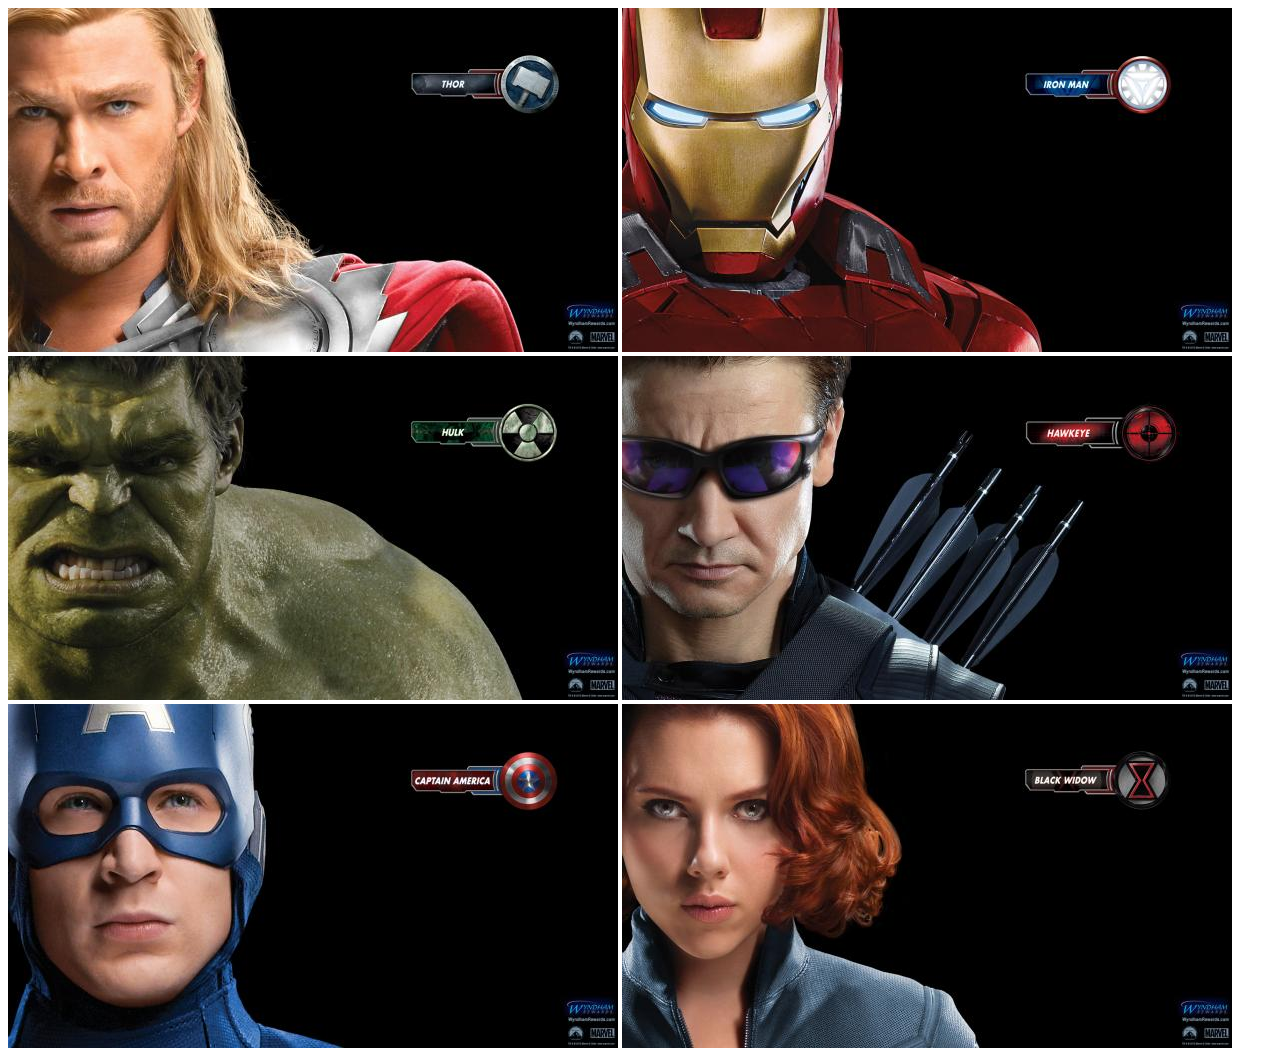
==== index.html @ 8e2afeea "Uploading files from my workspace" ====
<DOCTYPE>
<html>
    <head>
        <link rel="stylesheet" href="style.css">
    </head>
    <body>
<div class="gallery">
    <img src="images/avengers_01.jpg">
    <img src="images/avengers_02.jpg">
    <img src="images/avengers_03.jpg">
    <img src="images/avengers_04.jpg">
    <img src="images/avengers_05.jpg">
    <img src="images/avengers_06.jpg">
</div>
    </body>
</html>
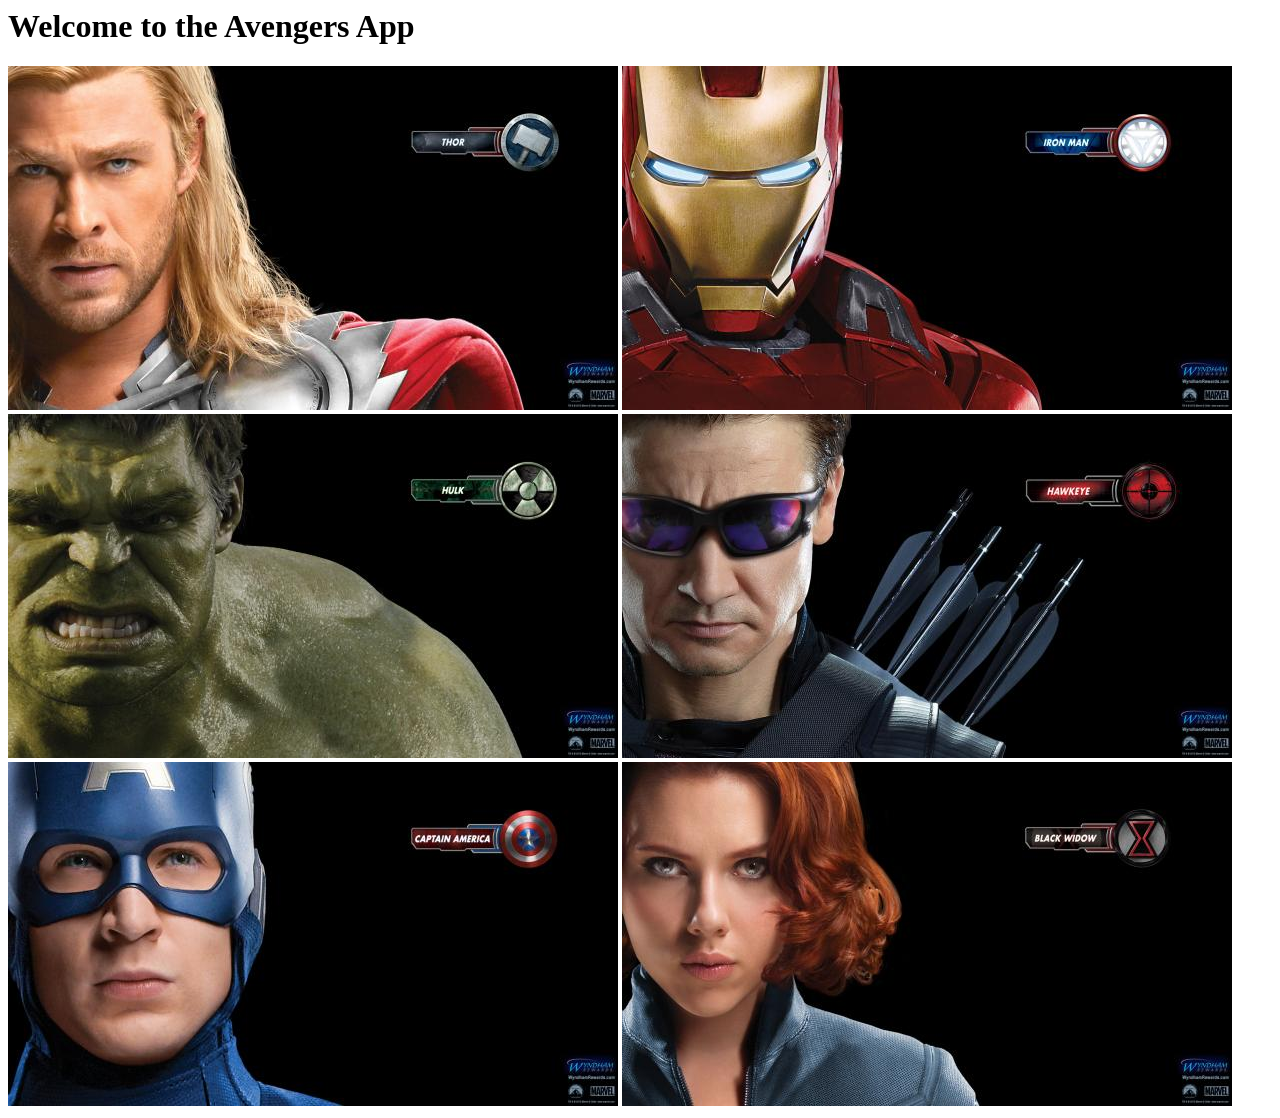
==== commit 3df8cc50: "Update index.html" ====
--- a/index.html
+++ b/index.html
@@ -1,9 +1,10 @@
-<DOCTYPE>
+<!DOCTYPE>
 <html>
     <head>
         <link rel="stylesheet" href="style.css">
     </head>
     <body>
+        <h1>Welcome to the Avengers App</h1>
 <div class="gallery">
     <img src="images/avengers_01.jpg">
     <img src="images/avengers_02.jpg">
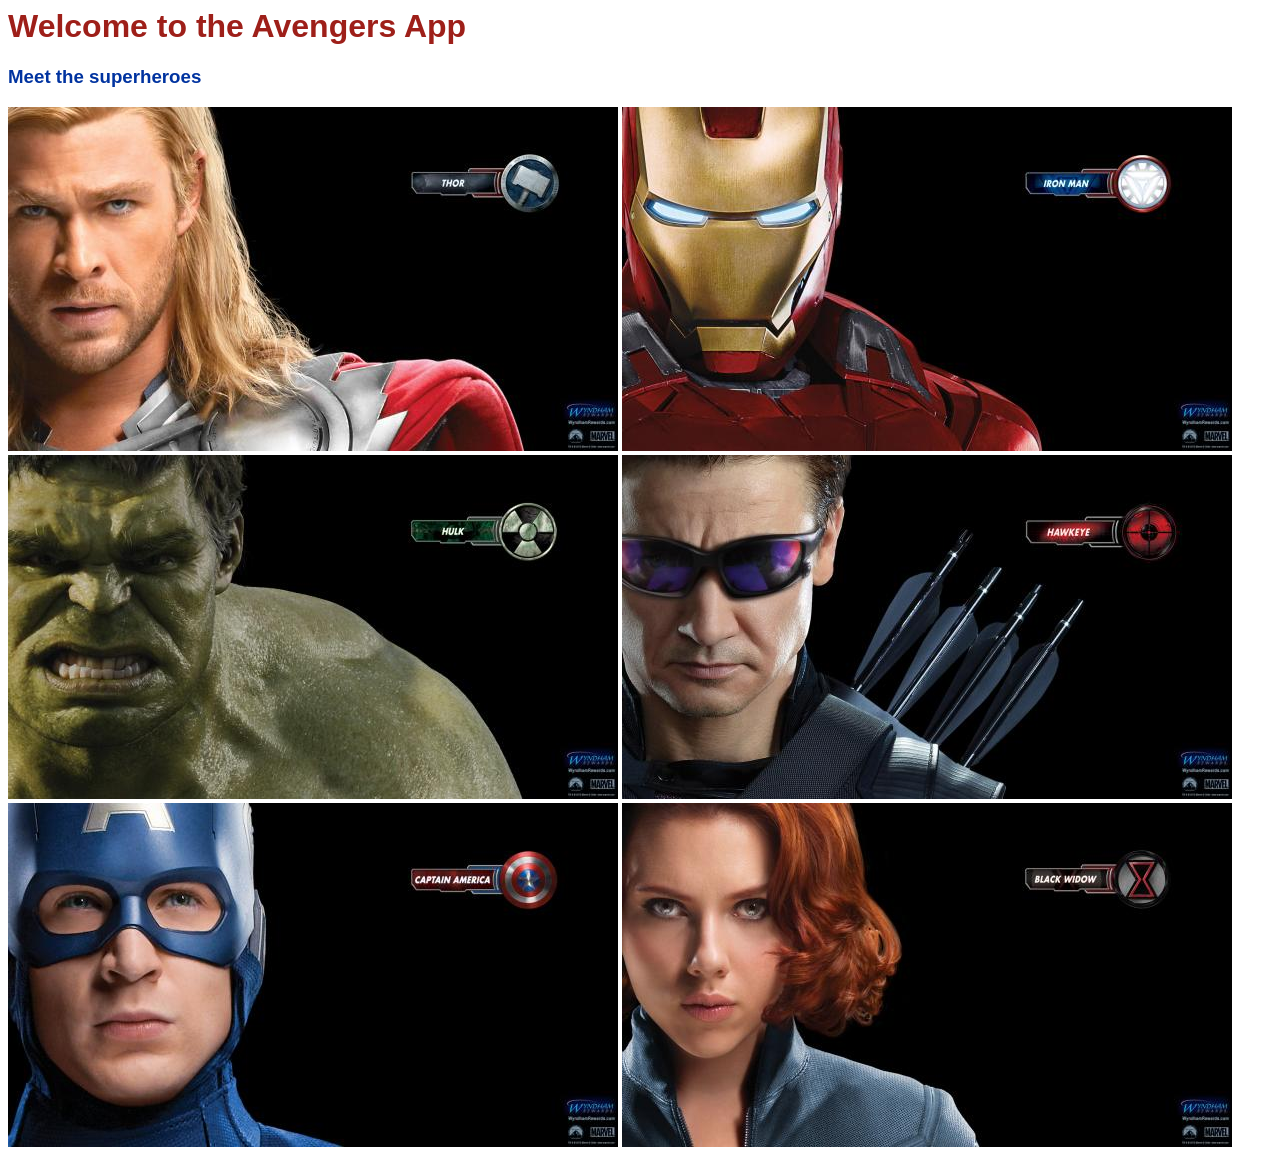
==== commit deff3d21: "Update on index" ====
--- a/index.html
+++ b/index.html
@@ -5,6 +5,7 @@
     </head>
     <body>
         <h1>Welcome to the Avengers App</h1>
+        <h3>Meet the superheroes</h3>
 <div class="gallery">
     <img src="images/avengers_01.jpg">
     <img src="images/avengers_02.jpg">
--- a/style.css
+++ b/style.css
@@ -0,0 +1,9 @@
+h1{
+    color: #9E1F19;
+    font-family: 'Franklin Gothic Medium', 'Arial Narrow', Arial, sans-serif;
+}
+
+h3{
+    color: #0033A0;
+    font-family:'Franklin Gothic Medium', 'Arial Narrow', Arial, sans-serif
+}
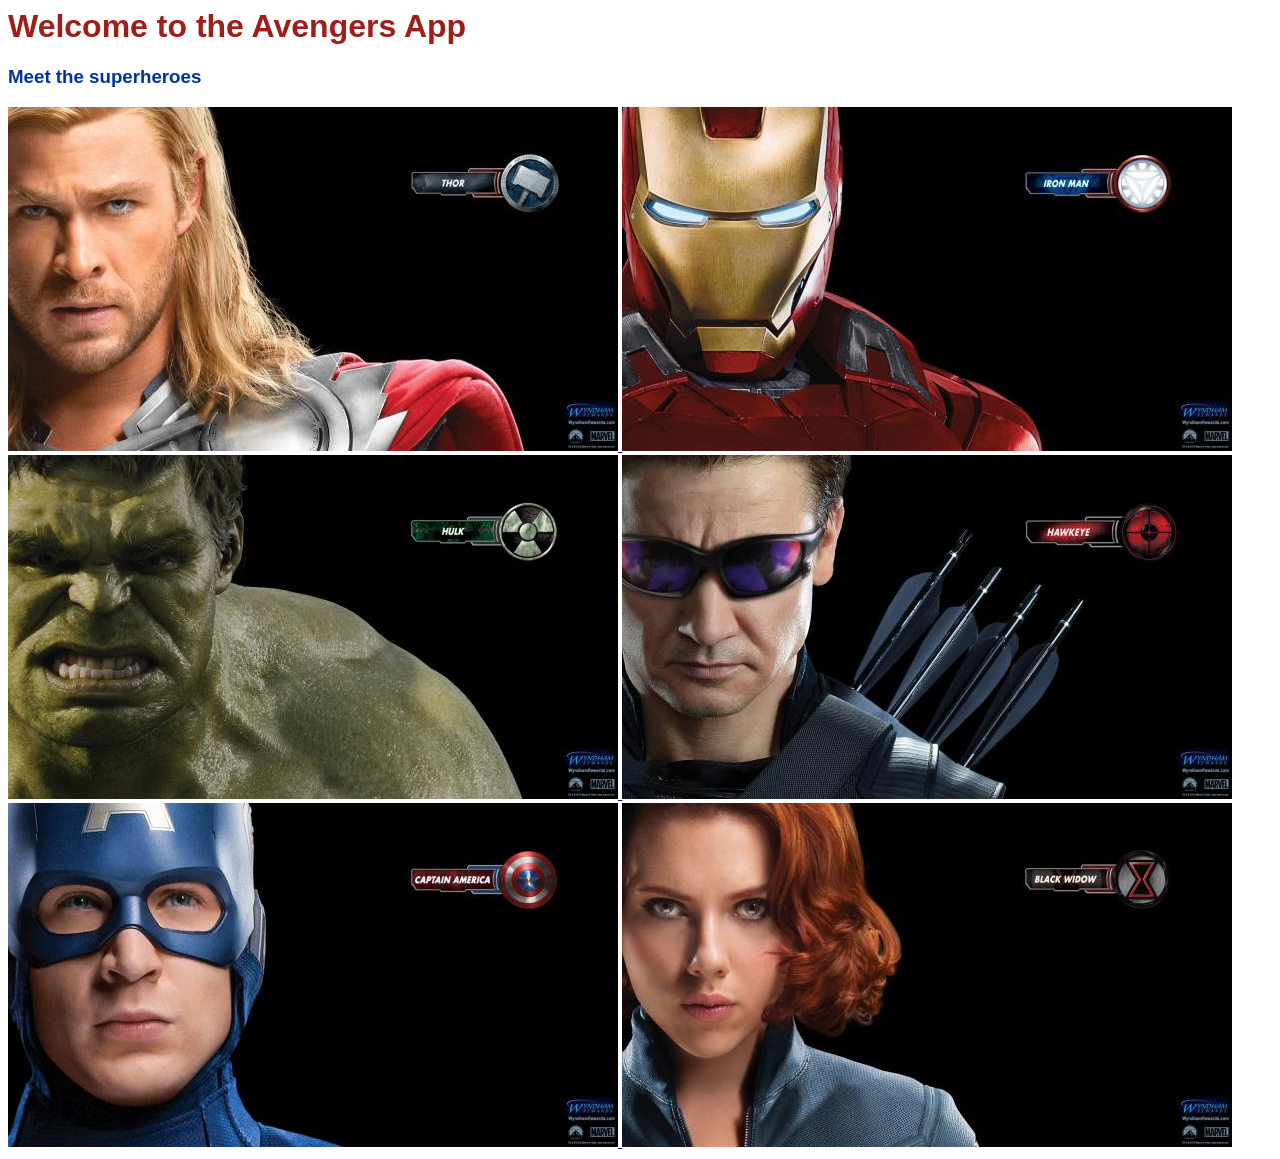
==== commit e1d38952: "extra credit" ====
--- a/index.html
+++ b/index.html
@@ -7,12 +7,25 @@
         <h1>Welcome to the Avengers App</h1>
         <h3>Meet the superheroes</h3>
 <div class="gallery">
-    <img src="images/avengers_01.jpg">
-    <img src="images/avengers_02.jpg">
-    <img src="images/avengers_03.jpg">
-    <img src="images/avengers_04.jpg">
-    <img src="images/avengers_05.jpg">
-    <img src="images/avengers_06.jpg">
+    <a href="https://en.wikipedia.org/wiki/Thor_(film)" >
+        <img src="images/avengers_01.jpg">
+    </a>
+    <a href="https://ironman.fandom.com/wiki/Iron_Man_Wiki">
+        <img src="images/avengers_02.jpg">
+    </a>
+    
+    <a href="https://en.wikipedia.org/wiki/Hulk"> 
+        <img src="images/avengers_03.jpg">
+    </a>
+    <a href="https://en.wikipedia.org/wiki/Hawkeye_(Clint_Barton)">
+        <img src="images/avengers_04.jpg">
+    </a>
+    <a href="https://en.wikipedia.org/wiki/Captain_America">
+        <img src="images/avengers_05.jpg">
+    </a>
+    <a href="https://en.wikipedia.org/wiki/Black_Widow_(2021_film)">
+        <img src="images/avengers_06.jpg">
+    </a>
 </div>
     </body>
 </html>
--- a/style.css
+++ b/style.css
@@ -7,3 +7,37 @@
     color: #0033A0;
     font-family:'Franklin Gothic Medium', 'Arial Narrow', Arial, sans-serif
 }
+
+ul{
+    list-style: circle;
+    font-family:'Franklin Gothic Medium', 'Arial Narrow', Arial, sans-serif;
+    
+}
+
+a{
+    font-family: 'Franklin Gothic Medium', 'Arial Narrow', Arial, sans-serif;
+    color: #4B0082  
+}
+
+
+#menu-bar a{
+    font-family: 'Franklin Gothic Medium', 'Arial Narrow', Arial, sans-serif;
+    text-decoration: none;
+    background-color: #F2C300;
+    padding: 5px;
+}
+
+#menu-bar a:hover{
+    background-color: #3D9140;
+    color:#ffffff;
+}
+
+
+p{
+    font-family: 'Franklin Gothic Medium', 'Arial Narrow', Arial, sans-serif;
+    color: #9E1F19;
+}
+
+img:hover{
+    filter:brightness(0.4);
+}
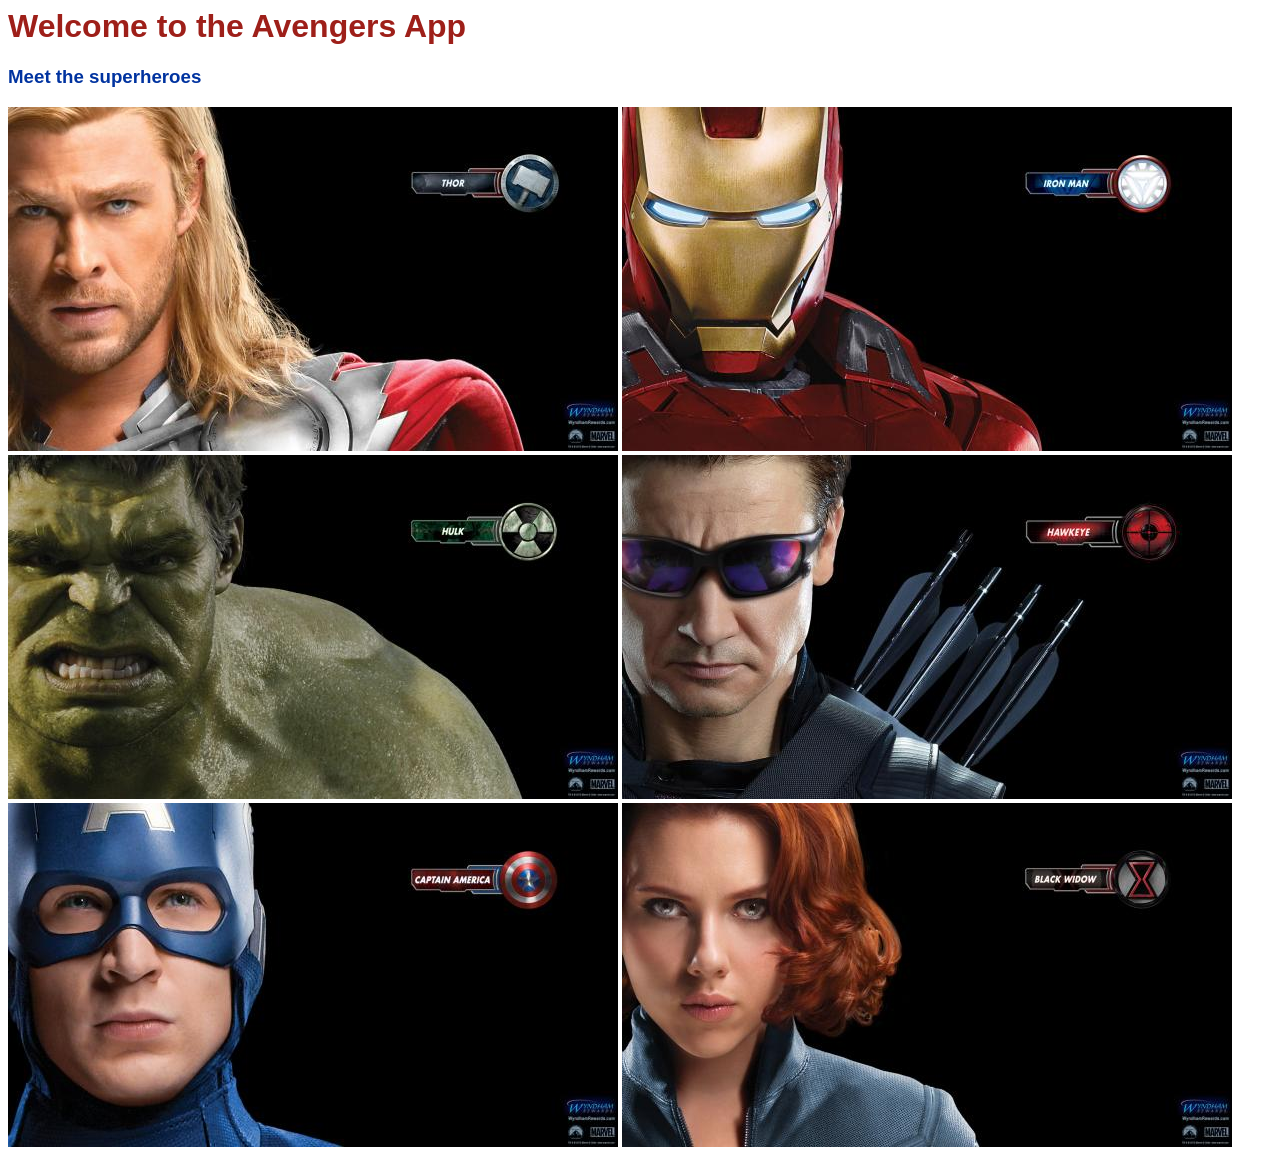
==== commit db142cff: "removed all additions removed all additions that were not on the lecture. I removed links on the ima" ====
--- a/index.html
+++ b/index.html
@@ -6,26 +6,11 @@
     <body>
         <h1>Welcome to the Avengers App</h1>
         <h3>Meet the superheroes</h3>
-<div class="gallery">
-    <a href="https://en.wikipedia.org/wiki/Thor_(film)" >
         <img src="images/avengers_01.jpg">
-    </a>
-    <a href="https://ironman.fandom.com/wiki/Iron_Man_Wiki">
         <img src="images/avengers_02.jpg">
-    </a>
-    
-    <a href="https://en.wikipedia.org/wiki/Hulk"> 
         <img src="images/avengers_03.jpg">
-    </a>
-    <a href="https://en.wikipedia.org/wiki/Hawkeye_(Clint_Barton)">
         <img src="images/avengers_04.jpg">
-    </a>
-    <a href="https://en.wikipedia.org/wiki/Captain_America">
         <img src="images/avengers_05.jpg">
-    </a>
-    <a href="https://en.wikipedia.org/wiki/Black_Widow_(2021_film)">
         <img src="images/avengers_06.jpg">
-    </a>
-</div>
     </body>
 </html>
--- a/style.css
+++ b/style.css
@@ -38,6 +38,3 @@
     color: #9E1F19;
 }
 
-img:hover{
-    filter:brightness(0.4);
-}
